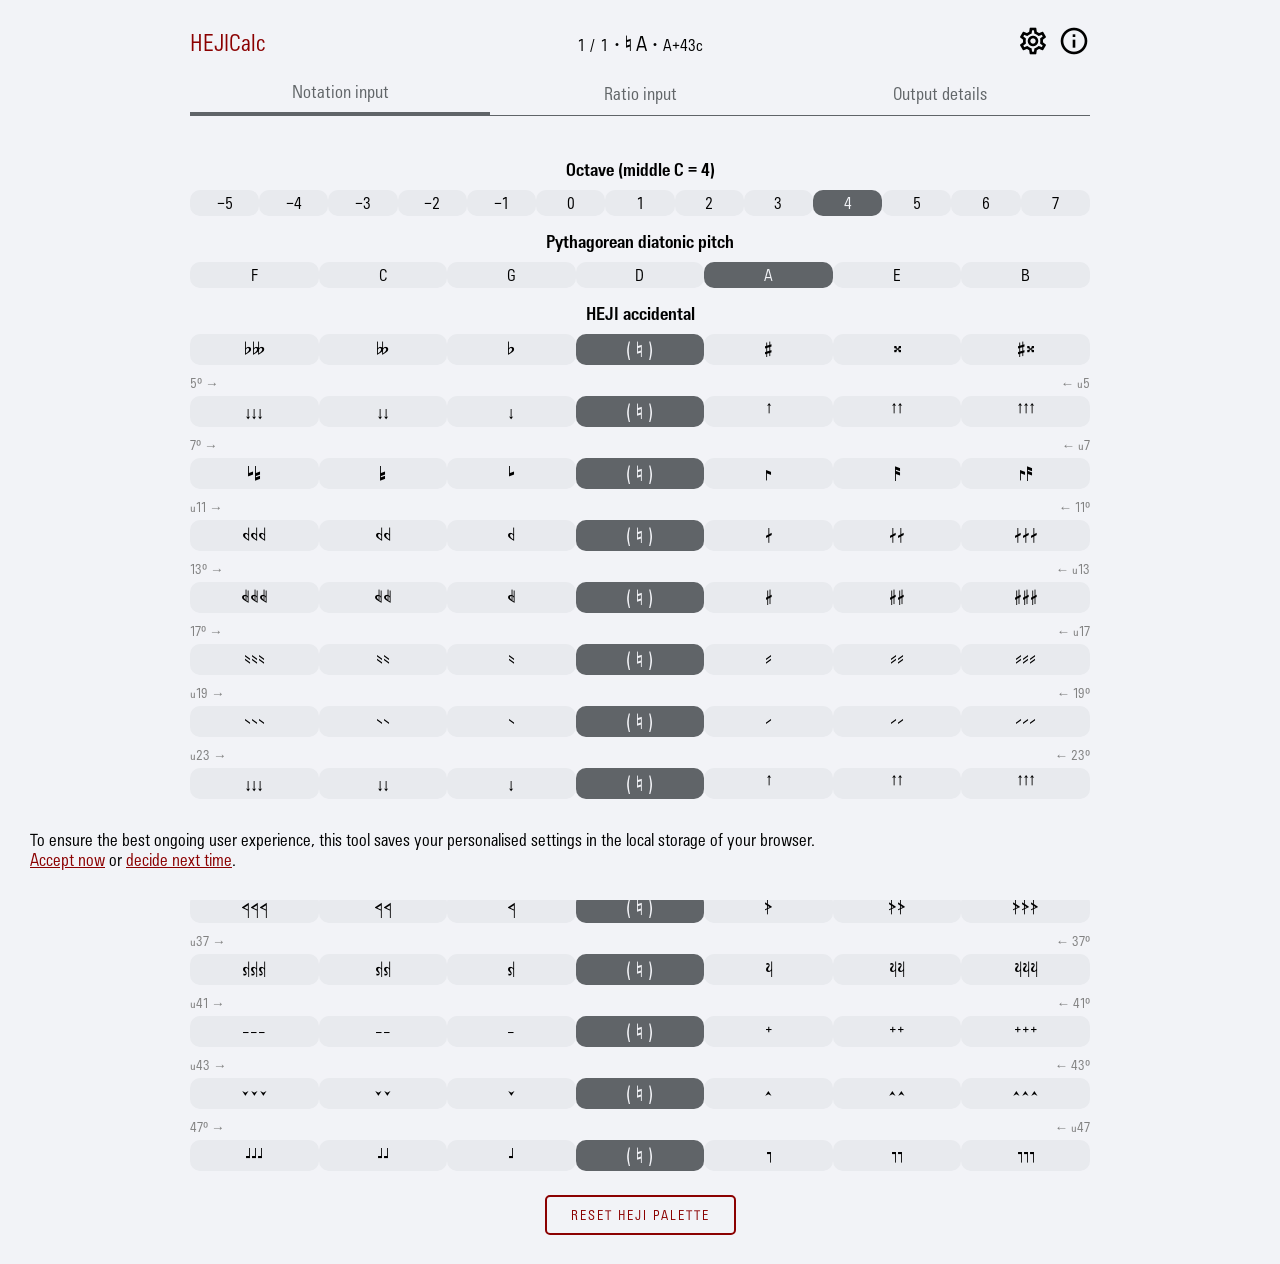
==== src-beta/index.html @ 36f990fe "first commit beta" ====
<!DOCTYPE html>
<html lang="en">
  <head>
    <meta charset="UTF-8" />
    <meta http-equiv="X-UA-Compatible" content="IE=edge" />
    <meta name="viewport" content="width=device-width, initial-scale=1.0" />
    <!-- JavaScript -->
    <script src="https://code.jquery.com/jquery-3.5.0.min.js"></script>
    <script
      type="text/javascript"
      src="./assets/javascript/main.js"
      defer
    ></script>
    <!--  -->
    <link
      href="https://fonts.googleapis.com/icon?family=Material+Icons+Outlined"
      rel="stylesheet"
    />
    <link rel="stylesheet" href="assets/css/main.css" />
    <link rel="shortcut icon" type="image/icon" href="assets/images/logo.png" />
    <title>HEJICalc</title>
  </head>
  <body>
    <div class="container">
      <div class="nav">
        <div class="head">
          <div class="app-title">HEJICalc</div>
          <div class="output-preview">
            <div class="output-ratio">
              <div class="numerator numerator-preview"></div>
              /
              <div class="denominator denominator-preview"></div>
            </div>
            &bull;
            <div class="notation-output">
              <div class="accidental-string accidental-preview"></div>
              <div class="diatonic-note note-preview"></div>
            </div>
            &bull; A+43c
          </div>
          <div class="settings-info">
            <button id="settings">
              <span class="material-icons-outlined">settings</span>
            </button>
            <button id="info">
              <span class="material-icons-outlined">info</span>
            </button>
          </div>
        </div>
        <div class="tab">
          <button class="tab-links" id="notation-tab">Notation input</button>
          <button class="tab-links" id="ratio-tab">Ratio input</button>
          <!-- <button class="tab-links" id="compare-tab">Ratio comparison</button> -->
          <button class="tab-links" id="calculate-tab">Output details</button>
        </div>
      </div>

      <!-- Notation fragment -->
      <div id="notation-fragment" class="tab-content">
        <div class="input-octave">
          <div class="btn-group-head">Octave (middle C = 4)</div>
          <div class="btn-group">
            <button class="octave-btn" value="0">&minus;5</button>
            <button class="octave-btn" value="1">&minus;4</button>
            <button class="octave-btn" value="2">&minus;3</button>
            <button class="octave-btn" value="3">&minus;2</button>
            <button class="octave-btn" value="4">&minus;1</button>
            <button class="octave-btn" value="5">0</button>
            <button class="octave-btn" value="6">1</button>
            <button class="octave-btn" value="7">2</button>
            <button class="octave-btn" value="8">3</button>
            <button class="octave-btn" value="9">4</button>
            <button class="octave-btn" value="10">5</button>
            <button class="octave-btn" value="11">6</button>
            <button class="octave-btn" value="12">7</button>
          </div>
        </div>
        <div class="input-diatonic">
          <div class="btn-group-head">Pythagorean diatonic pitch</div>
          <div class="btn-group">
            <button class="diatonic-btn" value="0">F</button>
            <button class="diatonic-btn" value="1">C</button>
            <button class="diatonic-btn" value="2">G</button>
            <button class="diatonic-btn" value="3">D</button>
            <button class="diatonic-btn" value="4">A</button>
            <button class="diatonic-btn" value="5">E</button>
            <button class="diatonic-btn" value="6">B</button>
          </div>
        </div>
        <div class="input-accidental">
          <div class="btn-group-head">HEJI accidental</div>
          <div class="btn-group">
            <button class="pythagorean-btn" value="0">*f*F</button>
            <button class="pythagorean-btn" value="1">*F</button>
            <button class="pythagorean-btn" value="2">*f</button>
            <button class="pythagorean-btn" value="3">( *n )</button>
            <button class="pythagorean-btn" value="4">*s</button>
            <button class="pythagorean-btn" value="5">*S</button>
            <button class="pythagorean-btn" value="6">*s*S</button>
          </div>
          <div class="btn-group-prime">
            <div>5&#xee5b; &rightarrow;</div>
            <div>&leftarrow; &#xee5a;5</div>
          </div>
          <div class="btn-group offset">
            <button class="five-btn" value="0">*u23*u23*u23</button>
            <button class="five-btn" value="1">*u23*u23</button>
            <button class="five-btn" value="2">*u23</button>
            <button class="five-btn" value="3">( *n )</button>
            <button class="five-btn" value="4">*o23</button>
            <button class="five-btn" value="5">*o23*o23</button>
            <button class="five-btn" value="6">*o23*o23*o23</button>
          </div>
          <div class="btn-group-prime">
            <div>7&#xee5b; &rightarrow;</div>
            <div>&leftarrow; &#xee5a;7</div>
          </div>
          <div class="btn-group offset">
            <button class="seven-btn" value="0">*o7*o49</button>
            <button class="seven-btn" value="1">*o49</button>
            <button class="seven-btn" value="2">*o7</button>
            <button class="seven-btn" value="3">( *n )</button>
            <button class="seven-btn" value="4">*u7</button>
            <button class="seven-btn" value="5">*u49</button>
            <button class="seven-btn" value="6">*u7*u49</button>
          </div>
          <div class="btn-group-prime">
            <div>&#xee5a;11 &rightarrow;</div>
            <div>&leftarrow; 11&#xee5b;</div>
          </div>
          <div class="btn-group offset">
            <button class="eleven-btn" value="0">*u11*u11*u11</button>
            <button class="eleven-btn" value="1">*u11*u11</button>
            <button class="eleven-btn" value="2">*u11</button>
            <button class="eleven-btn" value="3">( *n )</button>
            <button class="eleven-btn" value="4">*o11</button>
            <button class="eleven-btn" value="5">*o11*o11</button>
            <button class="eleven-btn" value="6">*o11*o11*o11</button>
          </div>
          <div class="btn-group-prime">
            <div>13&#xee5b; &rightarrow;</div>
            <div>&leftarrow; &#xee5a;13</div>
          </div>
          <div class="btn-group offset">
            <button class="thirteen-btn" value="0">*o13*o13*o13</button>
            <button class="thirteen-btn" value="1">*o13*o13</button>
            <button class="thirteen-btn" value="2">*o13</button>
            <button class="thirteen-btn" value="3">( *n )</button>
            <button class="thirteen-btn" value="4">*u13</button>
            <button class="thirteen-btn" value="5">*u13*u13</button>
            <button class="thirteen-btn" value="6">*u13*u13*u13</button>
          </div>
          <div class="btn-group-prime">
            <div>17&#xee5b; &rightarrow;</div>
            <div>&leftarrow; &#xee5a;17</div>
          </div>
          <div class="btn-group offset">
            <button class="seventeen-btn" value="0">*o17*o17*o17</button>
            <button class="seventeen-btn" value="1">*o17*o17</button>
            <button class="seventeen-btn" value="2">*o17</button>
            <button class="seventeen-btn" value="3">( *n )</button>
            <button class="seventeen-btn" value="4">*u17</button>
            <button class="seventeen-btn" value="5">*u17*u17</button>
            <button class="seventeen-btn" value="6">*u17*u17*u17</button>
          </div>
          <div class="btn-group-prime">
            <div>&#xee5a;19 &rightarrow;</div>
            <div>&leftarrow; 19&#xee5b;</div>
          </div>
          <div class="btn-group offset">
            <button class="nineteen-btn" value="0">*u19*u19*u19</button>
            <button class="nineteen-btn" value="1">*u19*u19</button>
            <button class="nineteen-btn" value="2">*u19</button>
            <button class="nineteen-btn" value="3">( *n )</button>
            <button class="nineteen-btn" value="4">*o19</button>
            <button class="nineteen-btn" value="5">*o19*o19</button>
            <button class="nineteen-btn" value="6">*o19*o19*o19</button>
          </div>
          <div class="btn-group-prime">
            <div>&#xee5a;23 &rightarrow;</div>
            <div>&leftarrow; 23&#xee5b;</div>
          </div>
          <div class="btn-group offset">
            <button class="twentythree-btn" value="0">*u23*u23*u23</button>
            <button class="twentythree-btn" value="1">*u23*u23</button>
            <button class="twentythree-btn" value="2">*u23</button>
            <button class="twentythree-btn" value="3">( *n )</button>
            <button class="twentythree-btn" value="4">*o23</button>
            <button class="twentythree-btn" value="5">*o23*o23</button>
            <button class="twentythree-btn" value="6">*o23*o23*o23</button>
          </div>
          <div class="btn-group-prime">
            <div>&#xee5a;29 &rightarrow;</div>
            <div>&leftarrow; 29&#xee5b;</div>
          </div>
          <div class="btn-group offset">
            <button class="twentynine-btn" value="0">*u29*u29*u29</button>
            <button class="twentynine-btn" value="1">*u29*u29</button>
            <button class="twentynine-btn" value="2">*u29</button>
            <button class="twentynine-btn" value="3">( *n )</button>
            <button class="twentynine-btn" value="4">*o29</button>
            <button class="twentynine-btn" value="5">*o29*o29</button>
            <button class="twentynine-btn" value="6">*o29*o29*o29</button>
          </div>
          <div class="btn-group-prime">
            <div>31&#xee5b; &rightarrow;</div>
            <div>&leftarrow; &#xee5a;31</div>
          </div>
          <div class="btn-group offset">
            <button class="thirtyone-btn" value="0">*o31*o31*o31</button>
            <button class="thirtyone-btn" value="1">*o31*o31</button>
            <button class="thirtyone-btn" value="2">*o31</button>
            <button class="thirtyone-btn" value="3">( *n )</button>
            <button class="thirtyone-btn" value="4">*u31</button>
            <button class="thirtyone-btn" value="5">*u31*u31</button>
            <button class="thirtyone-btn" value="6">*u31*u31*u31</button>
          </div>
          <div class="btn-group-prime">
            <div>&#xee5a;37 &rightarrow;</div>
            <div>&leftarrow; 37&#xee5b;</div>
          </div>
          <div class="btn-group offset">
            <button class="thirtyseven-btn" value="0">*u37*u37*u37</button>
            <button class="thirtyseven-btn" value="1">*u37*u37</button>
            <button class="thirtyseven-btn" value="2">*u37</button>
            <button class="thirtyseven-btn" value="3">( *n )</button>
            <button class="thirtyseven-btn" value="4">*o37</button>
            <button class="thirtyseven-btn" value="5">*o37*o37</button>
            <button class="thirtyseven-btn" value="6">*o37*o37*o37</button>
          </div>
          <div class="btn-group-prime">
            <div>&#xee5a;41 &rightarrow;</div>
            <div>&leftarrow; 41&#xee5b;</div>
          </div>
          <div class="btn-group offset">
            <button class="fortyone-btn" value="0">*u41*u41*u41</button>
            <button class="fortyone-btn" value="1">*u41*u41</button>
            <button class="fortyone-btn" value="2">*u41</button>
            <button class="fortyone-btn" value="3">( *n )</button>
            <button class="fortyone-btn" value="4">*o41</button>
            <button class="fortyone-btn" value="5">*o41*o41</button>
            <button class="fortyone-btn" value="6">*o41*o41*o41</button>
          </div>
          <div class="btn-group-prime">
            <div>&#xee5a;43 &rightarrow;</div>
            <div>&leftarrow; 43&#xee5b;</div>
          </div>
          <div class="btn-group offset">
            <button class="fortythree-btn" value="0">*u43*u43*u43</button>
            <button class="fortythree-btn" value="1">*u43*u43</button>
            <button class="fortythree-btn" value="2">*u43</button>
            <button class="fortythree-btn" value="3">( *n )</button>
            <button class="fortythree-btn" value="4">*o43</button>
            <button class="fortythree-btn" value="5">*o43*o43</button>
            <button class="fortythree-btn" value="6">*o43*o43*o43</button>
          </div>
          <div class="btn-group-prime">
            <div>47&#xee5b; &rightarrow;</div>
            <div>&leftarrow; &#xee5a;47</div>
          </div>
          <div class="btn-group offset">
            <button class="fortyseven-btn" value="0">*o47*o47*o47</button>
            <button class="fortyseven-btn" value="1">*o47*o47</button>
            <button class="fortyseven-btn" value="2">*o47</button>
            <button class="fortyseven-btn" value="3">( *n )</button>
            <button class="fortyseven-btn" value="4">*u47</button>
            <button class="fortyseven-btn" value="5">*u47*u47</button>
            <button class="fortyseven-btn" value="6">*u47*u47*u47</button>
          </div>
        </div>
        <br />
        <button class="outlined-btn reset-btn" id="notation-reset">
          RESET HEJI PALETTE
        </button>
      </div>

      <!-- Ratio fragment -->
      <div id="ratio-fragment" class="tab-content">
        <div class="ratio">
          <div class="input-head optional">Offset ratio</div>
          <div class="input-field">
            <label>Numerator</label>
            <input type="number" id="offset-num" />
          </div>
          <div class="fraction-divider"></div>
          <div class="input-field">
            <label>Denominator</label>
            <input type="number" id="offset-den" />
          </div>
        </div>
        <br />
        <button class="outlined-btn load-btn" id="offset-load">
          LOAD CURRENT OUTPUT
        </button>
        <br />
        <button class="outlined-btn reset-btn" id="offset-reset">
          RESET OFFSET
        </button>
        <br />
        <div class="ratio head-room-24">
          <div class="input-head">Input ratio</div>
          <div class="input-field">
            <label>Numerator</label>
            <input type="number" id="input-num" />
          </div>
          <div class="fraction-divider"></div>
          <div class="input-field">
            <label>Denominator</label>
            <input type="number" id="input-den" />
          </div>
        </div>
        <br />
        <button class="outlined-btn load-btn" id="input-load">
          LOAD CURRENT OUTPUT
        </button>
        <br />
        <button class="outlined-btn reset-btn" id="input-reset">
          RESET INPUT
        </button>
      </div>

      <!-- Compare fragment 
      <div id="melodic-fragment" class="tab-content">
        <div class="ratio">
          <div class="input-head">Ratio A</div>
          <div class="input-field">
            <label>Numerator</label>
            <input type="number" id="melodic-a-num" />
          </div>
          <div class="fraction-divider"></div>
          <div class="input-field">
            <label>Denominator</label>
            <input type="number" id="melodic-a-den" />
          </div>
        </div>
        <br />
        <button class="outlined-btn load-btn" id="melodic-a-load">
          LOAD CURRENT OUTPUT
        </button>
        <br />
        <button class="outlined-btn reset-btn" id="melodic-a-reset">
          RESET TO 1/1
        </button>
        <br />
        <div class="ratio head-room-24">
          <div class="input-head">Ratio B</div>
          <div class="input-field">
            <label>Numerator</label>
            <input type="number" id="melodic-b-num" />
          </div>
          <div class="fraction-divider"></div>
          <div class="input-field">
            <label>Denominator</label>
            <input type="number" id="melodic-b-den" />
          </div>
        </div>
        <br />
        <button class="outlined-btn load-btn" id="melodic-b-load">
          LOAD CURRENT OUTPUT
        </button>
        <br />
        <button class="outlined-btn reset-btn" id="melodic-b-reset">
          RESET TO 1/1
        </button>
      </div>

      -->

      <!-- Calculate fragment -->
      <div id="calculate-fragment" class="tab-content">
        <div class="output-ratio">
          <div class="numerator"></div>
          <div class="denominator"></div>
        </div>
        <br />
        <div class="notation-output">
          <div class="accidental-string"></div>
          <div class="diatonic-note"></div>
        </div>
      </div>
    </div>

    <!-- Settings modal -->
    <div class="modal" id="settings-modal">
      <div class="modal-content">
        <div class="modal-close">
          <button id="close-settings">
            <span class="material-icons-outlined">task_alt</span>
          </button>
        </div>
        <div class="modal-header">Settings</div>
        <div class="settings">
          <h3>Calculator precision</h3>
          <div class="head-room-15">
            <select id="settings-precision">
              <option value="6">6</option>
              <option value="5">5</option>
              <option value="4">4</option>
              <option value="3">3</option>
              <option value="2">2</option>
              <option value="1" selected>1</option>
              <option value="0">0</option>
            </select>
            decimal places
          </div>
          <h3>Pitch class and frequency of 1/1</h3>
          <div class="settings-octave">
            <div class="btn-group-head">Octave (SPN)</div>
            <div class="btn-group">
              <button class="settings-octave-btn" value="0">&minus;5</button>
              <button class="settings-octave-btn" value="1">&minus;4</button>
              <button class="settings-octave-btn" value="2">&minus;3</button>
              <button class="settings-octave-btn" value="3">&minus;2</button>
              <button class="settings-octave-btn" value="4">&minus;1</button>
              <button class="settings-octave-btn" value="5">0</button>
              <button class="settings-octave-btn" value="6">1</button>
              <button class="settings-octave-btn" value="7">2</button>
              <button class="settings-octave-btn" value="8">3</button>
              <button class="settings-octave-btn" value="9">4</button>
              <button class="settings-octave-btn" value="10">5</button>
              <button class="settings-octave-btn" value="11">6</button>
              <button class="settings-octave-btn" value="12">7</button>
            </div>
          </div>
          <div class="settings-diatonic">
            <div class="btn-group-head">Tempered diatonic pitch</div>
            <div class="btn-group">
              <button class="settings-diatonic-btn" value="0">F</button>
              <button class="settings-diatonic-btn" value="1">C</button>
              <button class="settings-diatonic-btn" value="2">G</button>
              <button class="settings-diatonic-btn" value="3">D</button>
              <button class="settings-diatonic-btn" value="4">A</button>
              <button class="settings-diatonic-btn" value="5">E</button>
              <button class="settings-diatonic-btn" value="6">B</button>
            </div>
          </div>
          <div class="settings-diatonic">
            <div class="btn-group-head">Tempered chromatic accidental</div>
            <div class="btn-group">
              <button class="settings-chromatic-btn" value="2">a</button>
              <button class="settings-chromatic-btn" value="3">j</button>
              <button class="settings-chromatic-btn" value="4">z</button>
            </div>
          </div>
          <div>
            <div class="input-head">Frequency of 1/1</div>
            <div class="input-field">
              <input type="number" id="settings-unity-frequency" /> Hz
            </div>
          </div>
          <h3>Tuning meter settings</h3>
          <div class="radio-group">
            <div>
              <input
                type="radio"
                id="settings-unity-0-cents"
                name="settings-tuning-meter"
                value="zero"
              />
              <label for="settings-unity-0-cents">1/1 = 0 cents</label>
            </div>
            <div>
              <input
                type="radio"
                id="settings-unity-cents-relative"
                name="settings-tuning-meter"
                value="relative"
              />
              <label for="settings-unity-cents-relative"
                >1/1 cents relative to meter setting</label
              >
            </div>
          </div>
          <div>
            <div class="input-head">Frequency of tempered A4 (Kammerton)</div>
            <div class="input-field">
              <input type="number" id="settings-kammerton-frequency" disabled />
              Hz
            </div>
          </div>
          <h3>Calculation</h3>
          <div class="radio-group">
            <div>
              <input type="checkbox" id="settings-normalise" />
              <label for="settings-normalise"
                >Normalise the output between 1/1 and 2/1</label
              >
            </div>
          </div>
          <h3>Software pitch bends</h3>
          <div class="radio-group">
            <div class="btn-group-head">Calculate with respect to:</div>
            <div class="no-top-padding">
              <input
                type="radio"
                id="settings-pb-diatonic"
                name="settings-pb-midi-pitch"
                value="diatonic"
              />
              <label for="settings-pb-diatonic">Diatonic MIDI pitch</label>
            </div>
            <div>
              <input
                type="radio"
                id="settings-pb-chromatic"
                name="settings-pb-midi-pitch"
                value="chromatic"
              />
              <label for="settings-pb-chromatic">Chromatic MIDI pitch</label>
            </div>
          </div>
          <div>
            <div class="btn-group-head">Sibelius pitch bend range</div>
            <select id="settings-sibelius-pb-range">
              <option value="100">100</option>
              <option value="200" selected>200</option>
              <option value="300">300</option>
              <option value="400">400</option>
              <option value="500">500</option>
              <option value="600">600</option>
              <option value="700">700</option>
              <option value="800">800</option>
              <option value="900">900</option>
              <option value="1000">1000</option>
              <option value="1100">1100</option>
              <option value="1200">1200</option>
            </select>
            cents
          </div>
          <div>
            <div class="btn-group-head">Finale pitch bend range</div>
            <select id="settings-finale-pb-range">
              <option value="100">100</option>
              <option value="200">200</option>
              <option value="300">300</option>
              <option value="400">400</option>
              <option value="500">500</option>
              <option value="600">600</option>
              <option value="700">700</option>
              <option value="800">800</option>
              <option value="900">900</option>
              <option value="1000">1000</option>
              <option value="1100">1100</option>
              <option value="1200" selected>1200</option>
            </select>
            cents
          </div>
          <br />
          <button class="outlined-btn reset-btn" id="settings-reset">
            RESET TO DEFAULT SETTINGS
          </button>
        </div>
      </div>
    </div>

    <!-- Info modal -->
    <div class="modal" id="info-modal">
      <div class="modal-content">
        <div class="modal-close">
          <button id="close-info">
            <span class="material-icons-outlined">cancel</span>
          </button>
        </div>
        <div class="modal-header">About HEJICalc</div>
      </div>
    </div>

    <!-- Consent modal -->
    <div class="hidden" id="consent-modal">
      <p>
        To ensure the best ongoing user experience, this tool saves your
        personalised settings in the local storage of your browser.<br /><a
          id="accept"
          href="#"
          >Accept now</a
        >
        or <a href="#" id="next-time">decide next time</a>.
      </p>
    </div>
  </body>
</html>
---- src-beta/assets/css/main.css ----
@import url("https://fonts.googleapis.com/css2?family=Source+Sans+Pro:ital,wght@0,300;0,400;0,700;1,400&display=swap");
@font-face {
  font-family: "Plainsound Text";
  src: url(../../assets/fonts/PlainsoundText-Regular.otf);
  font-weight: normal;
  font-style: normal;
}
@font-face {
  font-family: "Plainsound Text";
  src: url(../../assets/fonts/PlainsoundText-Bold.otf);
  font-weight: bold;
  font-style: normal;
}
* {
  padding: 0;
  margin: 0;
  font-family: "Plainsound Text", sans-serif;
  font-variant-ligatures: normal;
  box-sizing: border-box;
}

html, body {
  height: 100%;
}

body {
  background: #F2F3F7;
}

h3 {
  color: #8b0000;
  font-size: 1.3rem;
  font-weight: normal;
  padding-top: 32px;
}

button:focus {
  outline: none !important;
  box-shadow: none !important;
}

.container {
  width: 900px;
  min-height: 100vh;
  margin: auto;
  background: #F2F3F7;
}
@media (max-width: 899px) {
  .container {
    width: 100%;
    margin: 0;
  }
}

.nav {
  position: fixed;
  width: 900px;
  background: #F2F3F7;
  z-index: 5;
}
@media (max-width: 899px) {
  .nav {
    width: 100%;
  }
}

.head {
  display: flex;
  align-items: center;
  justify-content: space-between;
  padding: 25px 0 10px;
}
@media (max-width: 899px) {
  .head {
    padding: 10px 7px;
  }
}
.head .app-title {
  font-weight: 300;
  color: #8b0000;
  font-size: 1.4rem;
}
.head .settings-info {
  text-align: right;
}
.head .settings-info button {
  border: none;
  background: transparent;
}
.head .settings-info button:hover {
  cursor: pointer;
  color: #8b0000;
}
.head .settings-info span {
  font-size: 2rem;
  padding-left: 5px;
}

.tab {
  overflow: hidden;
  background: #F2F3F7;
  display: inline-flex;
  align-items: center;
  justify-content: center;
  width: 100%;
  height: 100%;
  border-bottom: 1px solid rgba(62, 67, 70, 0.8039215686);
}
.tab button {
  flex: 25%;
  background-color: #F2F3F7;
  float: left;
  border: none;
  outline: none;
  cursor: pointer;
  padding: 10px 2px;
  transition: 0.3s;
  font-size: 1.1rem;
  color: rgba(62, 67, 70, 0.8039215686);
  height: 100%;
}
@media (max-width: 899px) {
  .tab button {
    font-size: 1rem;
  }
}
@media (max-width: 525px) {
  .tab button {
    font-size: 0.8rem;
  }
}
.tab button:hover {
  border-bottom: 3px solid #d7dae3;
}
.tab button.active {
  border-bottom: 3px solid rgba(62, 67, 70, 0.8039215686);
}

.tab-content {
  display: none;
  animation: tabFade 1s;
  text-align: center;
  padding: 144px 0 25px;
}
@media (max-width: 899px) {
  .tab-content {
    padding: 111px 7px 25px;
  }
}

@keyframes tabFade {
  from {
    opacity: 0;
  }
  to {
    opacity: 1;
  }
}
.btn-group-head,
.input-head {
  font-weight: 700;
  text-align: center;
  padding: 15px 0 10px;
  font-size: 1.1rem;
}

.btn-group-prime {
  padding-top: 10px;
  text-align: left;
  display: flex;
  justify-content: space-between;
  color: gray;
  font-size: 0.85rem;
}

.optional {
  font-style: normal;
  font-weight: normal;
  color: gray;
}

.btn-group {
  width: 100%;
}
.btn-group button {
  font-size: 1.3rem;
  background-color: #e8eaee;
  border-radius: 10px;
  border: none;
  color: black;
  padding: 3px 0;
  cursor: pointer;
  float: left;
  width: 14.286%;
  transition: background-color 0.5s ease;
}
.btn-group button:hover {
  background-color: #d7dae3;
}
.btn-group button.octave-btn, .btn-group button.diatonic-btn {
  font-size: 1rem;
}
.btn-group .selected {
  background-color: rgba(62, 67, 70, 0.8039215686);
  color: #F2F3F7;
}
.btn-group .selected:hover {
  background-color: rgba(62, 67, 70, 0.8039215686);
  color: #F2F3F7;
}
.btn-group .octave-btn, .btn-group .settings-octave-btn {
  width: 7.692%;
}
.btn-group .settings-chromatic-btn {
  width: 33.33%;
}
.btn-group:after {
  content: "";
  clear: both;
  display: table;
}

.offset {
  margin-top: 5px;
}

.outlined-btn {
  background: transparent;
  padding: 10px 24px;
  text-align: center;
  text-decoration: none;
  display: inline-block;
  margin: 4px 2px;
  transition-duration: 0.4s;
  cursor: pointer;
  letter-spacing: 2px;
  border-radius: 5px;
}

.reset-btn {
  color: #8b0000;
  border: 2px solid #8b0000;
}
.reset-btn:hover {
  background: #8b0000;
  color: #F2F3F7;
}

.load-btn {
  color: mediumseagreen;
  border: 2px solid mediumseagreen;
}
.load-btn:hover {
  background: mediumseagreen;
  color: #F2F3F7;
}

.input-field {
  position: relative;
  display: inline-block;
  margin: 10px 0;
}
.input-field label {
  position: absolute;
  top: -12px;
  left: 24px;
  padding: 2px;
  z-index: 1;
  font-size: 0.9rem;
  display: inline-block;
  margin-bottom: 0.5rem;
  letter-spacing: 1px;
}
.input-field label:after {
  content: " ";
  background-color: #F2F3F7;
  width: 100%;
  height: 13px;
  position: absolute;
  left: 0;
  bottom: 0;
  z-index: -1;
}
.input-field input {
  box-shadow: none !important;
  font-size: 1rem;
  border: 1px black solid;
  border-radius: 5px;
  width: 250px;
  padding: 10px;
  background: #F2F3F7;
  text-align: center;
}

.radio-group div {
  padding-top: 15px;
}
.radio-group .no-top-padding {
  padding-top: 0;
}
.radio-group label {
  font-size: 1.05rem;
  padding-left: 6px;
}

select {
  font-size: 1rem;
  border-radius: 5px;
  padding: 6px;
}

.fraction-divider {
  width: 250px;
  height: 2px;
  background-color: black;
  margin: 0 auto 3px;
}

.head-room-15 {
  padding-top: 15px;
}

.head-room-24 {
  padding-top: 24px;
}

.modal {
  width: 100%;
  height: 100%;
  position: absolute;
  background: rgba(0, 0, 0, 0.7);
  top: 0;
  justify-content: center;
  align-items: center;
  display: none;
  animation: tabFade 0.5s;
  z-index: 10;
}
.modal .modal-content {
  width: 800px;
  height: 90%;
  background: #F2F3F7;
  border-radius: 5px;
  padding: 20px;
  text-align: center;
  position: relative;
  overflow: auto;
}
.modal .modal-content .modal-close {
  position: absolute;
  top: 0;
  right: 14px;
}
.modal .modal-content .modal-close button {
  border: none;
  background: transparent;
  font-size: 3rem;
  cursor: pointer;
}
.modal .modal-content .modal-close button span {
  font-size: 1.9rem;
}
.modal .modal-content .modal-close button:hover {
  color: mediumseagreen;
}
.modal .modal-content .modal-header {
  font-size: 1.5rem;
  color: #8b0000;
}

#consent-modal {
  position: fixed;
  font-size: 1.05rem;
  bottom: 0;
  left: 0;
  right: 0;
  padding: 30px;
  opacity: 1;
  background: #F2F3F7;
}
#consent-modal.hidden {
  display: none;
}
#consent-modal a {
  text-decoration: underline;
  color: #8b0000;
}

.notation-output {
  display: inline-block;
}
.notation-output .accidental-string {
  display: inline-block;
  font-size: 2.3rem;
}
.notation-output .diatonic-note {
  display: inline-block;
  font-size: 2.3rem;
}
.notation-output .accidental-preview, .notation-output .note-preview {
  font-size: 1.3rem;
}

.output-ratio {
  padding-top: 15px;
  display: inline-block;
}

.numerator, .denominator {
  font-size: 1.8rem;
  padding: 0 2px;
}

.numerator {
  border-bottom: 2px black solid;
}

.numerator-preview {
  border: none;
}

.output-preview, .numerator-preview, .denominator-preview {
  display: inline;
  font-size: 1rem;
}

.output-preview .output-ratio {
  padding: 0;
}/*# sourceMappingURL=main.css.map */
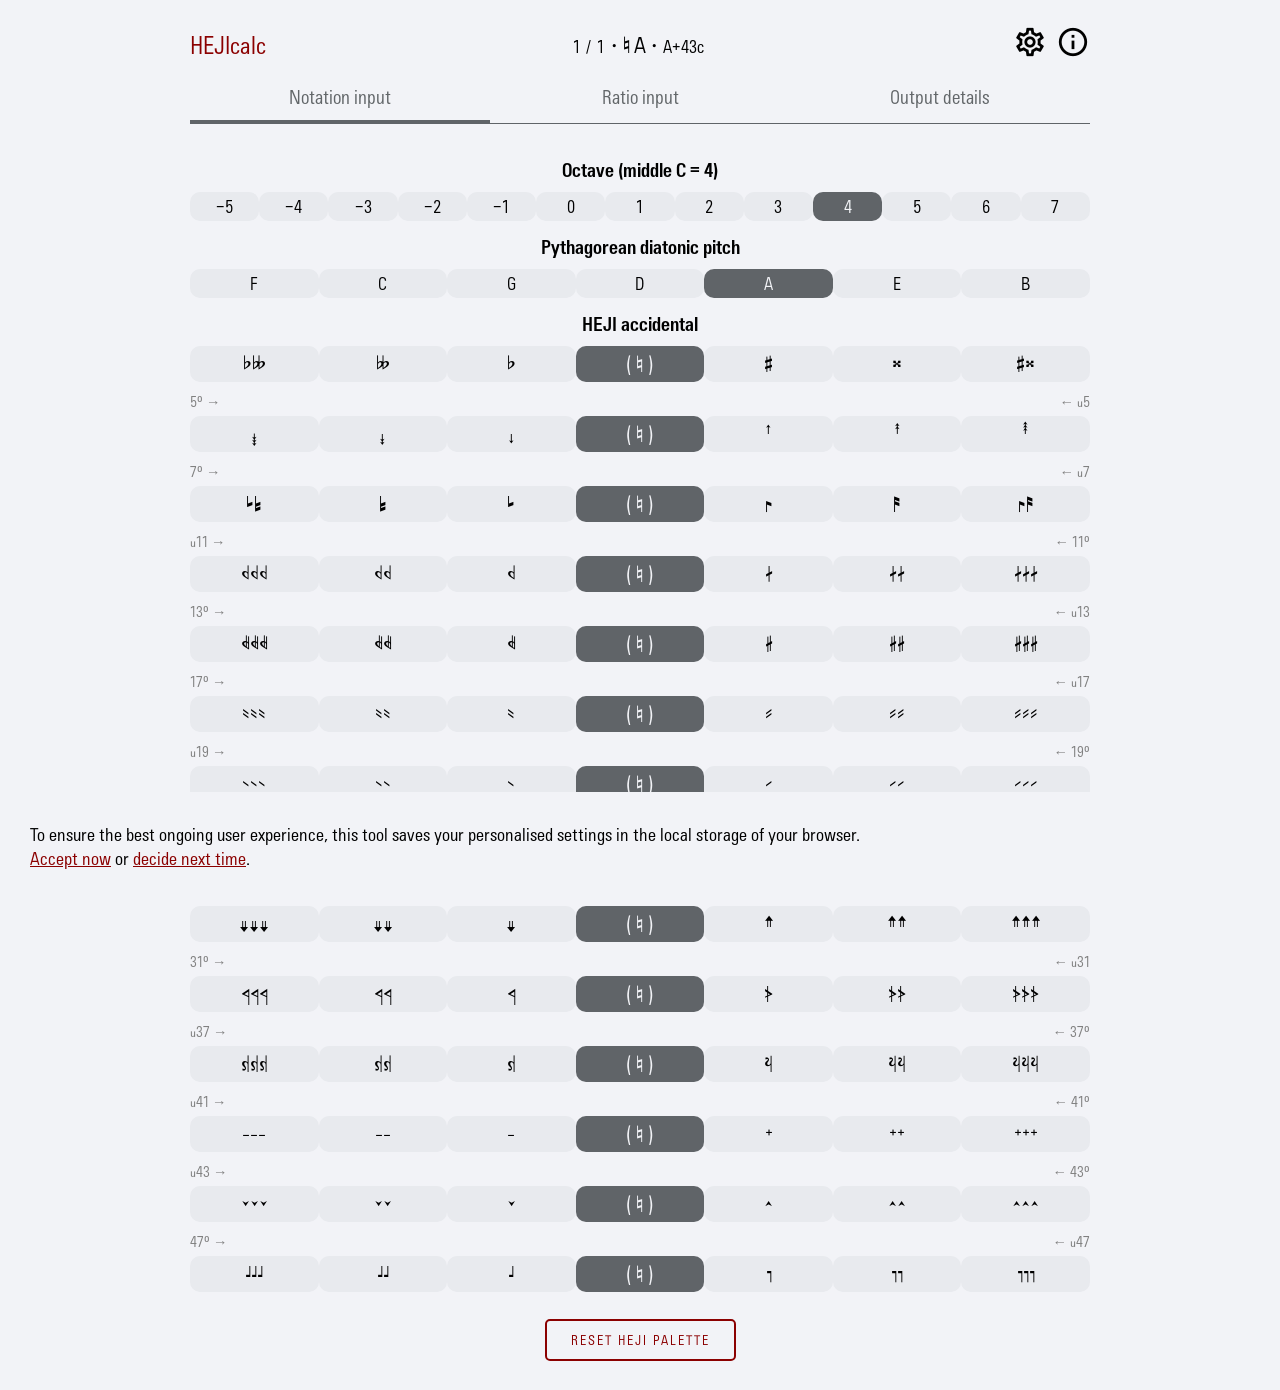
==== commit 8e7e3f39: "update to font" ====
--- a/src-beta/index.html
+++ b/src-beta/index.html
@@ -24,7 +24,7 @@
     <div class="container">
       <div class="nav">
         <div class="head">
-          <div class="app-title">HEJICalc</div>
+          <div class="app-title">HEJIcalc</div>
           <div class="output-preview">
             <div class="output-ratio">
               <div class="numerator numerator-preview"></div>
@@ -103,13 +103,13 @@
             <div>&leftarrow; &#xee5a;5</div>
           </div>
           <div class="btn-group offset">
-            <button class="five-btn" value="0">*u23*u23*u23</button>
-            <button class="five-btn" value="1">*u23*u23</button>
-            <button class="five-btn" value="2">*u23</button>
+            <button class="five-btn" value="0">&#x21DF;</button>
+            <button class="five-btn" value="1">&#x21A1;</button>
+            <button class="five-btn" value="2">&#x2193;</button>
             <button class="five-btn" value="3">( *n )</button>
-            <button class="five-btn" value="4">*o23</button>
-            <button class="five-btn" value="5">*o23*o23</button>
-            <button class="five-btn" value="6">*o23*o23*o23</button>
+            <button class="five-btn" value="4">&#x2191;</button>
+            <button class="five-btn" value="5">&#x219F;</button>
+            <button class="five-btn" value="6">&#x21DE;</button>
           </div>
           <div class="btn-group-prime">
             <div>7&#xee5b; &rightarrow;</div>
--- a/src-beta/assets/css/main.css
+++ b/src-beta/assets/css/main.css
@@ -1,4 +1,3 @@
-@import url("https://fonts.googleapis.com/css2?family=Source+Sans+Pro:ital,wght@0,300;0,400;0,700;1,400&display=swap");
 @font-face {
   font-family: "Plainsound Text";
   src: url(../../assets/fonts/PlainsoundText-Regular.otf);
@@ -21,6 +20,7 @@
 
 html, body {
   height: 100%;
+  font-size: 17px;
 }
 
 body {
@@ -118,6 +118,7 @@
   font-size: 1.1rem;
   color: rgba(62, 67, 70, 0.8039215686);
   height: 100%;
+  border-bottom: 3px solid transparent;
 }
 @media (max-width: 899px) {
   .tab button {
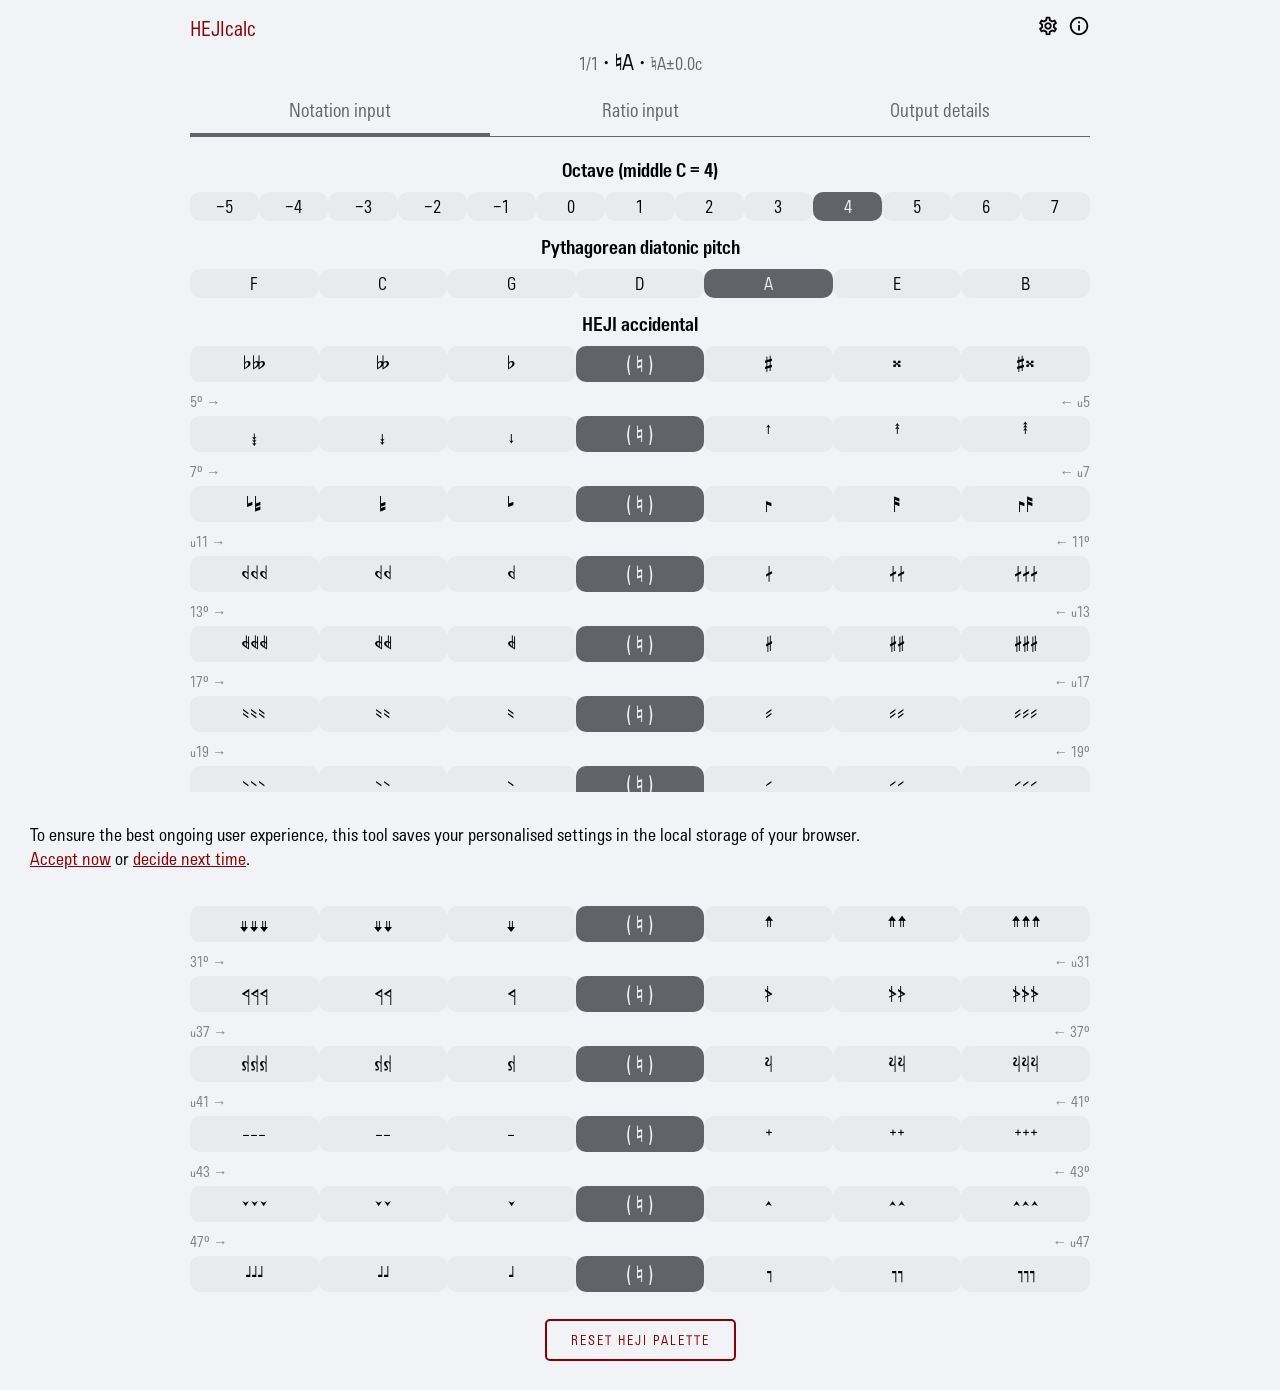
==== commit f15588bd: "design updates, cent functionality" ====
--- a/src-beta/index.html
+++ b/src-beta/index.html
@@ -25,19 +25,6 @@
       <div class="nav">
         <div class="head">
           <div class="app-title">HEJIcalc</div>
-          <div class="output-preview">
-            <div class="output-ratio">
-              <div class="numerator numerator-preview"></div>
-              /
-              <div class="denominator denominator-preview"></div>
-            </div>
-            &bull;
-            <div class="notation-output">
-              <div class="accidental-string accidental-preview"></div>
-              <div class="diatonic-note note-preview"></div>
-            </div>
-            &bull; A+43c
-          </div>
           <div class="settings-info">
             <button id="settings">
               <span class="material-icons-outlined">settings</span>
@@ -45,6 +32,19 @@
             <button id="info">
               <span class="material-icons-outlined">info</span>
             </button>
+          </div>
+        </div>
+        <div class="preview">
+          <div class="output-preview">
+            <div class="output-ratio">
+              <div class="preview-ratio numerator-preview"></div>
+            </div>
+            &bull;
+            <div class="notation-output">
+              <div class="accidental-string accidental-preview"></div>
+            </div>
+            &bull;
+            <div class="tuner-string"></div>
           </div>
         </div>
         <div class="tab">
@@ -375,7 +375,6 @@
         <br />
         <div class="notation-output">
           <div class="accidental-string"></div>
-          <div class="diatonic-note"></div>
         </div>
       </div>
     </div>
--- a/src-beta/assets/css/main.css
+++ b/src-beta/assets/css/main.css
@@ -68,17 +68,12 @@
   display: flex;
   align-items: center;
   justify-content: space-between;
-  padding: 25px 0 10px;
-}
-@media (max-width: 899px) {
-  .head {
-    padding: 10px 7px;
-  }
+  padding: 15px 0 5px;
 }
 .head .app-title {
   font-weight: 300;
   color: #8b0000;
-  font-size: 1.4rem;
+  font-size: 1.2rem;
 }
 .head .settings-info {
   text-align: right;
@@ -92,8 +87,13 @@
   color: #8b0000;
 }
 .head .settings-info span {
-  font-size: 2rem;
+  font-size: 1.3rem;
   padding-left: 5px;
+}
+
+.preview {
+  padding: 0 0 10px;
+  text-align: center;
 }
 
 .tab {
@@ -420,9 +420,10 @@
   border: none;
 }
 
-.output-preview, .numerator-preview, .denominator-preview {
+.numerator-preview, .denominator-preview, .tuner-string {
   display: inline;
   font-size: 1rem;
+  color: rgba(62, 67, 70, 0.8039215686);
 }
 
 .output-preview .output-ratio {
